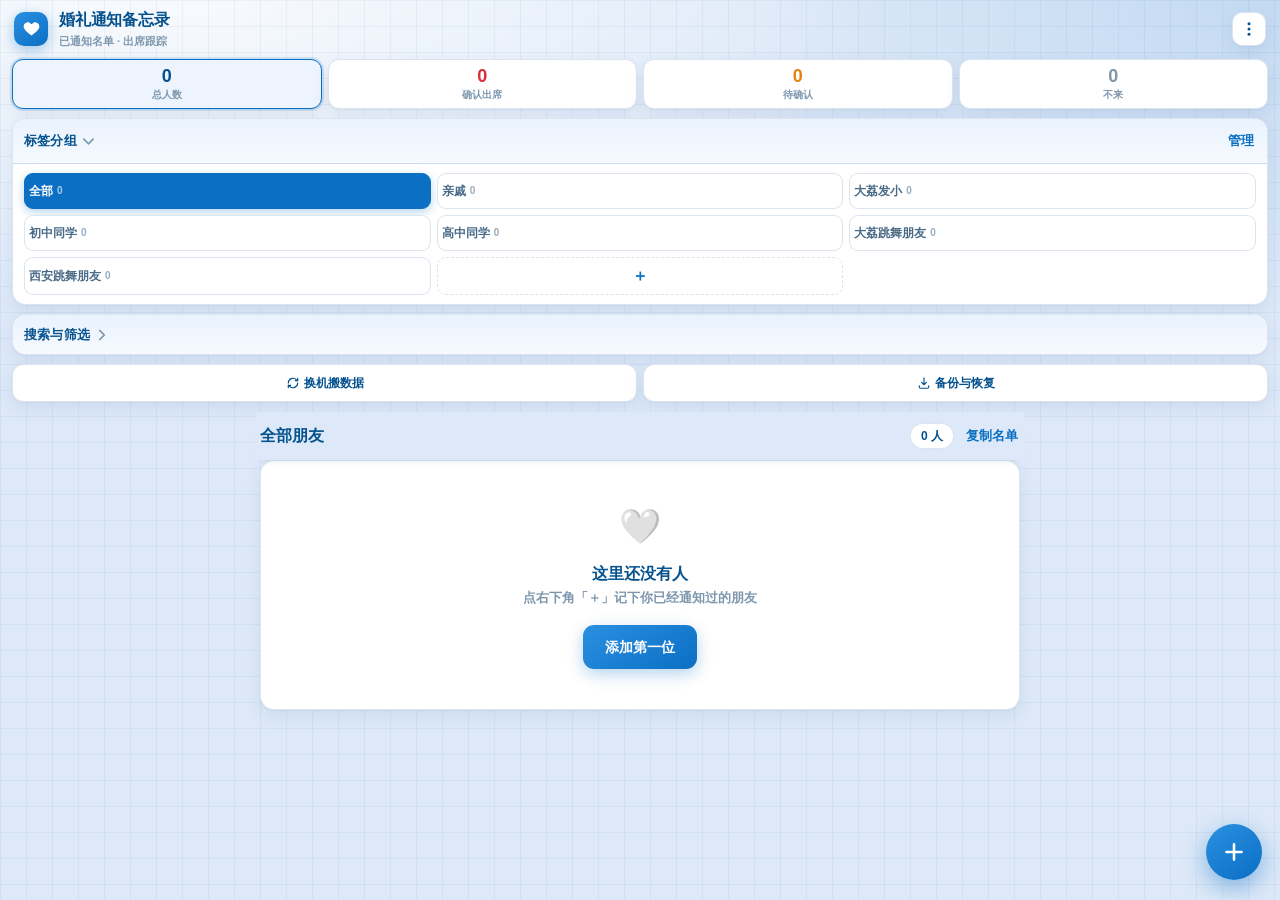
==== index.html @ 1d4a09ef "婚礼通知备忘录 v4.0：iPhone PWA，本地存储 + 同步码换机 + 离线可用" ====
<!DOCTYPE html>
<html lang="zh-CN">
<head>
<meta charset="UTF-8">
<meta name="viewport" content="width=device-width,initial-scale=1,viewport-fit=cover,maximum-scale=1,user-scalable=no">
<title>婚礼通知备忘录</title>
<meta name="theme-color" content="#0b6fc4">
<meta name="apple-mobile-web-app-capable" content="yes">
<meta name="apple-mobile-web-app-status-bar-style" content="default">
<meta name="apple-mobile-web-app-title" content="婚礼备忘">
<link rel="manifest" href="manifest.webmanifest">
<link rel="apple-touch-icon" sizes="180x180" href="icon-180.png">
<link rel="apple-touch-icon-precomposed" sizes="180x180" href="icon-180.png">
<link rel="icon" href="icon-180.png">
<link rel="stylesheet" href="styles.css">
</head>
<body>

<div class="app">

  <!-- ============ 侧栏 / 顶部区 ============ -->
  <aside class="side">
    <header class="brand">
      <div class="brand-logo" aria-hidden="true">
        <svg viewBox="0 0 24 24" fill="#fff"><path d="M12 20.7s-7.6-4.9-9.4-9C1.2 8.2 3 4.9 6.3 4.3c2-.4 3.9.5 4.9 2.1h1.6c1-1.6 2.9-2.5 4.9-2.1 3.3.6 5.1 3.9 3.7 7.4-1.8 4.1-9.4 9-9.4 9z"/></svg>
      </div>
      <div class="brand-text">
        <h1>婚礼通知备忘录</h1>
        <p id="brandSub">已通知名单 · 出席跟踪</p>
      </div>
      <button class="icon-btn" id="btnMenu" title="更多" aria-label="更多">
        <svg viewBox="0 0 24 24"><circle cx="12" cy="5" r="2"/><circle cx="12" cy="12" r="2"/><circle cx="12" cy="19" r="2"/></svg>
      </button>
    </header>

    <!-- 统计 -->
    <section class="stats" id="stats">
      <button class="stat" data-status="all"><b id="sAll">0</b><span>总人数</span></button>
      <button class="stat s-confirmed" data-status="confirmed"><b id="sConfirmed">0</b><span>确认出席</span></button>
      <button class="stat s-pending" data-status="pending"><b id="sPending">0</b><span>待确认</span></button>
      <button class="stat s-declined" data-status="declined"><b id="sDeclined">0</b><span>不来</span></button>
    </section>

    <!-- 标签 -->
    <section class="panel" id="panelTags" data-panel="tags">
      <div class="panel-head">
        <h2 class="panel-toggle">标签分组<svg class="chev" viewBox="0 0 12 8"><path d="M1 2 6 7 11 2" fill="none" stroke="currentColor" stroke-width="1.8" stroke-linecap="round"/></svg></h2>
        <button class="link-btn" id="btnManageTags">管理</button>
      </div>
      <div class="panel-body">
        <div class="tag-grid" id="tagGrid"></div>
      </div>
    </section>

    <!-- 搜索 + 状态筛选 -->
    <section class="panel" id="panelFilter" data-panel="filter">
      <div class="panel-head">
        <h2 class="panel-toggle">搜索与筛选<svg class="chev" viewBox="0 0 12 8"><path d="M1 2 6 7 11 2" fill="none" stroke="currentColor" stroke-width="1.8" stroke-linecap="round"/></svg></h2>
        <span class="filter-tip" id="filterTip" hidden>已启用</span>
      </div>
      <div class="panel-body">
        <div class="search-wrap">
          <svg class="search-ico" viewBox="0 0 24 24"><circle cx="11" cy="11" r="7" fill="none" stroke="currentColor" stroke-width="2"/><path d="M16.5 16.5 21 21" stroke="currentColor" stroke-width="2" fill="none" stroke-linecap="round"/></svg>
          <input id="search" type="search" placeholder="搜姓名 / 标签 / 备注" autocomplete="off">
          <button class="clear-btn" id="btnClearSearch" hidden aria-label="清除">×</button>
        </div>
        <div class="seg" id="statusSeg">
          <button data-status="all" class="on">全部</button>
          <button data-status="notified">已通知</button>
          <button data-status="confirmed">确认出席</button>
          <button data-status="pending">待确认</button>
          <button data-status="declined">不来</button>
        </div>
        <div class="sort-row">
          <label for="sortSel">排序</label>
          <select id="sortSel">
            <option value="date-desc">通知日期 · 新→旧</option>
            <option value="date-asc">通知日期 · 旧→新</option>
            <option value="name">姓名拼音</option>
            <option value="status">按状态</option>
          </select>
          <label class="switch"><input type="checkbox" id="groupToggle"><span>按标签分组</span></label>
        </div>
      </div>
    </section>

    <div class="side-foot">
      <button class="ghost-btn" id="btnSync">
        <svg viewBox="0 0 24 24"><path d="M4 12a8 8 0 0 1 13.7-5.7L20 8M20 12a8 8 0 0 1-13.7 5.7L4 16" fill="none" stroke="currentColor" stroke-width="2" stroke-linecap="round"/><path d="M20 4v4h-4M4 20v-4h4" fill="none" stroke="currentColor" stroke-width="2" stroke-linecap="round" stroke-linejoin="round"/></svg>
        换机搬数据
      </button>
      <button class="ghost-btn" id="btnBackup">
        <svg viewBox="0 0 24 24"><path d="M12 3v12m0 0 4-4m-4 4-4-4M4 17v2a2 2 0 0 0 2 2h12a2 2 0 0 0 2-2v-2" fill="none" stroke="currentColor" stroke-width="2" stroke-linecap="round" stroke-linejoin="round"/></svg>
        备份与恢复
      </button>
    </div>
  </aside>

  <!-- ============ 主内容 ============ -->
  <main class="main">
    <div class="main-inner">
      <div class="list-head">
        <h2 id="listTitle">全部朋友</h2>
        <div class="list-head-right">
          <span class="count-chip" id="listCount">0 人</span>
          <button class="link-btn" id="btnCopyList">复制名单</button>
        </div>
      </div>
      <div id="list" class="list"></div>
      <div id="empty" class="empty card" hidden>
        <div class="empty-ico">🤍</div>
        <p class="empty-title">这里还没有人</p>
        <p class="empty-sub">点右下角「＋」记下你已经通知过的朋友</p>
        <button class="primary-btn" id="btnEmptyAdd">添加第一位</button>
      </div>
    </div>
  </main>

  <button class="fab" id="btnAdd" aria-label="新增">
    <svg viewBox="0 0 24 24"><path d="M12 5v14M5 12h14" stroke="#fff" stroke-width="2.4" stroke-linecap="round"/></svg>
  </button>
</div>

<!-- ============ 表单弹层 ============ -->
<div class="sheet-mask" id="formMask" hidden>
  <div class="sheet" role="dialog" aria-modal="true">
    <div class="sheet-head">
      <button class="link-btn" id="btnFormCancel">取消</button>
      <h3 id="formTitle">新增朋友</h3>
      <button class="link-btn strong" id="btnFormSave">保存</button>
    </div>
    <div class="sheet-body">
      <label class="field batch-field">
        <span class="switch"><input type="checkbox" id="batchMode"><span>批量录入（换行 / 空格 / 逗号 / 顿号 分隔）</span></span>
      </label>

      <label class="field">
        <span class="label">姓名 <i>*</i></span>
        <input id="fName" type="text" placeholder="例：张伟" autocomplete="off">
        <textarea id="fNames" rows="5" placeholder="张三 李四 王五&#10;赵六、孙七" hidden></textarea>
        <span class="hint" id="batchHint" hidden>将生成 0 条记录</span>
      </label>

      <div class="field">
        <span class="label">标签</span>
        <div class="chip-pick" id="fTagPick"></div>
      </div>

      <div class="field-row">
        <label class="field">
          <span class="label">出席状态</span>
          <select id="fStatus">
            <option value="notified">已通知</option>
            <option value="confirmed">确认出席</option>
            <option value="pending">待确认</option>
            <option value="declined">不来</option>
          </select>
        </label>
        <label class="field">
          <span class="label">通知日期</span>
          <input id="fDate" type="date">
        </label>
      </div>

      <label class="field">
        <span class="label">备注</span>
        <input id="fNote" type="text" placeholder="随礼 / 桌位 / 是否带家属" autocomplete="off">
      </label>

      <button class="danger-btn" id="btnDelete" hidden>删除这条记录</button>
    </div>
  </div>
</div>

<!-- ============ 通用弹层 ============ -->
<div class="sheet-mask" id="modalMask" hidden>
  <div class="sheet" role="dialog" aria-modal="true">
    <div class="sheet-head">
      <button class="link-btn" id="btnModalClose">关闭</button>
      <h3 id="modalTitle">标题</h3>
      <span style="width:44px"></span>
    </div>
    <div class="sheet-body" id="modalBody"></div>
  </div>
</div>

<div id="toast" class="toast" hidden><span id="toastText"></span><button id="toastAction" hidden></button></div>

<script src="app.js"></script>
</body>
</html>
---- styles.css ----
/* ===================== 婚礼通知备忘录 v3 · 浅色天蓝 ===================== */
:root{
  --blue:#0b6fc4;
  --blue-deep:#05528f;
  --blue-soft:#dde9f8;
  --blue-soft-2:#eef4fd;
  --bg:#dde9f8;
  --card:#ffffff;
  --line:rgba(8,70,140,.14);
  --line-strong:rgba(8,70,140,.22);
  --shadow:0 1px 2px rgba(8,70,140,.06),0 6px 18px rgba(8,70,140,.08);
  --shadow-lg:0 10px 40px rgba(8,70,140,.18);
  --text:#12324f;
  --text-2:#4a6b87;
  --text-3:#7d97ae;
  --notified:#0b6fc4;
  --confirmed:#d6303a;
  --pending:#e8820c;
  --declined:#8296a6;
  --radius:14px;
  --sb: env(safe-area-inset-bottom, 0px);
  --st: env(safe-area-inset-top, 0px);
}
*{box-sizing:border-box;-webkit-tap-highlight-color:transparent}
[hidden]{display:none !important}
html,body{margin:0;padding:0;height:100%}
body{
  font-family:-apple-system,BlinkMacSystemFont,"PingFang SC","Helvetica Neue","Microsoft YaHei",sans-serif;
  color:var(--text);
  background:var(--bg);
  background-image:
    radial-gradient(1200px 620px at 12% -8%, rgba(255,255,255,.95), transparent 62%),
    radial-gradient(900px 500px at 100% 0%, rgba(11,111,196,.12), transparent 60%),
    linear-gradient(transparent 0 0);
  background-attachment:fixed;
  font-size:15px;line-height:1.5;
  overflow-x:hidden;
  -webkit-text-size-adjust:100%;
}
body::before{
  content:"";position:fixed;inset:0;pointer-events:none;z-index:0;
  background-image:linear-gradient(rgba(8,70,140,.05) 1px,transparent 1px),linear-gradient(90deg,rgba(8,70,140,.05) 1px,transparent 1px);
  background-size:26px 26px;
}
button,input,select,textarea{font:inherit;color:inherit}
button{cursor:pointer;border:none;background:none}
h1,h2,h3{margin:0;font-weight:700}

/* ===================== 布局 ===================== */
.app{position:relative;z-index:1;display:flex;min-height:100%}
.side{
  width:380px;flex:0 0 380px;padding:calc(14px + var(--st)) 16px 16px;
  display:flex;flex-direction:column;gap:14px;
  max-height:100vh;overflow-y:auto;position:sticky;top:0;
}
.main{flex:1;min-width:0;padding:calc(14px + var(--st)) 16px calc(96px + var(--sb));}
.main-inner{max-width:760px;margin:0 auto}

/* ===================== 品牌 ===================== */
.brand{display:flex;align-items:center;gap:11px;padding:2px 2px 0}
.brand-logo{
  width:40px;height:40px;border-radius:12px;flex:0 0 40px;
  background:linear-gradient(145deg,#2a90e0,#0b6fc4);
  display:flex;align-items:center;justify-content:center;
  box-shadow:0 4px 14px rgba(11,111,196,.35);
}
.brand-logo svg{width:23px;height:23px}
.brand-text{flex:1;min-width:0}
.brand-text h1{font-size:18px;letter-spacing:-.2px;color:var(--blue-deep)}
.brand-text p{margin:1px 0 0;font-size:12px;color:var(--text-3);font-weight:600}
.icon-btn{width:34px;height:34px;border-radius:10px;display:flex;align-items:center;justify-content:center;color:var(--blue-deep);background:#fff;border:1px solid var(--line);box-shadow:var(--shadow)}
.icon-btn svg{width:18px;height:18px;fill:currentColor}
.icon-btn:active{background:var(--blue-soft-2)}

/* ===================== 统计 ===================== */
.stats{display:grid;grid-template-columns:repeat(4,1fr);gap:8px}
.stat{
  background:#fff;border:1px solid var(--line);border-radius:var(--radius);
  padding:11px 6px 9px;text-align:center;box-shadow:var(--shadow);
  transition:transform .12s,border-color .12s,background .12s;
}
.stat b{display:block;font-size:21px;font-weight:700;line-height:1.1;color:var(--blue-deep);font-variant-numeric:tabular-nums}
.stat span{display:block;margin-top:3px;font-size:11px;font-weight:600;color:var(--text-3);white-space:nowrap}
.stat:active{transform:scale(.96)}
.stat.on{border-color:var(--blue);background:var(--blue-soft-2);box-shadow:0 0 0 2px rgba(11,111,196,.14),var(--shadow)}
.stat.s-confirmed b{color:var(--confirmed)}
.stat.s-pending b{color:var(--pending)}
.stat.s-declined b{color:var(--declined)}
.stat.s-confirmed.on{border-color:var(--confirmed);box-shadow:0 0 0 2px rgba(214,48,58,.14),var(--shadow);background:#fff1f1}
.stat.s-pending.on{border-color:var(--pending);box-shadow:0 0 0 2px rgba(232,130,12,.14),var(--shadow);background:#fff6ea}
.stat.s-declined.on{border-color:var(--declined);box-shadow:0 0 0 2px rgba(130,150,166,.16),var(--shadow);background:#f3f6f8}

/* ===================== 面板卡片 ===================== */
.panel{background:#fff;border:1px solid var(--line);border-radius:var(--radius);box-shadow:var(--shadow);overflow:hidden}
.panel-head{
  display:flex;align-items:center;justify-content:space-between;
  padding:10px 13px;background:linear-gradient(180deg,#eaf2fd,#f6faff);
  border-bottom:1px solid var(--line);
}
.panel-head h2{font-size:13px;font-weight:700;color:var(--blue-deep);letter-spacing:.2px;display:flex;align-items:center;gap:6px}
.panel-toggle{cursor:pointer;user-select:none;flex:1;padding:2px 0}
.chev{width:11px;height:8px;color:var(--text-3);transition:transform .18s}
.panel.collapsed .chev{transform:rotate(-90deg)}
.panel.collapsed .panel-body{display:none}
.panel.collapsed .panel-head{border-bottom:none}
.filter-tip{font-size:11px;font-weight:700;color:#fff;background:var(--blue);border-radius:999px;padding:2px 8px}
.panel-body{padding:12px 13px}
.link-btn{font-size:13px;font-weight:600;color:var(--blue);padding:4px 2px}
.link-btn.strong{font-weight:700}
.link-btn:active{opacity:.6}

/* ===================== 标签网格 ===================== */
.tag-grid{display:grid;grid-template-columns:repeat(3,1fr);gap:7px}
.tag{
  border:1px solid var(--line);border-radius:10px;background:#fff;
  padding:9px 4px;font-size:12.5px;font-weight:600;color:var(--text-2);
  display:flex;flex-direction:column;align-items:center;gap:2px;
  overflow:hidden;text-overflow:ellipsis;white-space:nowrap;
  transition:all .12s;
}
.tag i{font-style:normal;font-size:10.5px;font-weight:700;color:var(--text-3);font-variant-numeric:tabular-nums}
.tag:active{transform:scale(.96)}
.tag.on{background:var(--blue);border-color:var(--blue);color:#fff;box-shadow:0 3px 10px rgba(11,111,196,.3)}
.tag.on i{color:rgba(255,255,255,.8)}
.tag.add{border-style:dashed;color:var(--blue);font-size:16px;font-weight:700;justify-content:center}

/* ===================== 搜索 / 筛选 ===================== */
.search-wrap{position:relative;display:flex;align-items:center}
.search-ico{position:absolute;left:11px;width:16px;height:16px;color:var(--text-3);pointer-events:none}
#search{
  width:100%;height:40px;border-radius:10px;border:1px solid var(--line);
  background:var(--blue-soft-2);padding:0 34px 0 34px;font-size:14px;font-weight:500;
  outline:none;transition:border-color .12s,background .12s;-webkit-appearance:none;
}
#search:focus{border-color:var(--blue);background:#fff;box-shadow:0 0 0 3px rgba(11,111,196,.12)}
#search::-webkit-search-cancel-button{display:none}
.clear-btn{position:absolute;right:6px;width:26px;height:26px;border-radius:50%;color:var(--text-3);font-size:18px;line-height:1}
.seg{display:flex;gap:5px;margin-top:10px;overflow-x:auto;scrollbar-width:none;padding-bottom:2px}
.seg::-webkit-scrollbar{display:none}
.seg button{
  flex:0 0 auto;padding:6px 11px;border-radius:999px;font-size:12.5px;font-weight:600;
  border:1px solid var(--line);background:#fff;color:var(--text-2);white-space:nowrap;
}
.seg button.on{background:var(--blue-deep);border-color:var(--blue-deep);color:#fff}
.sort-row{display:flex;align-items:center;gap:9px;margin-top:11px;flex-wrap:wrap}
.sort-row>label[for]{font-size:12px;font-weight:700;color:var(--text-3)}
#sortSel{
  flex:1;min-width:140px;height:34px;border-radius:9px;border:1px solid var(--line);
  background:#fff;padding:0 8px;font-size:12.5px;font-weight:600;color:var(--text-2);
}
.switch{display:inline-flex;align-items:center;gap:6px;font-size:12.5px;font-weight:600;color:var(--text-2);cursor:pointer}
.switch input{width:17px;height:17px;accent-color:var(--blue);margin:0}

/* ===================== 侧栏底部按钮 ===================== */
.side-foot{display:grid;grid-template-columns:1fr 1fr;gap:8px;padding-bottom:8px}
.ghost-btn{
  display:flex;align-items:center;justify-content:center;gap:6px;
  height:42px;border-radius:11px;background:#fff;border:1px solid var(--line);
  font-size:13px;font-weight:700;color:var(--blue-deep);box-shadow:var(--shadow);
}
.ghost-btn svg{width:16px;height:16px}
.ghost-btn:active{background:var(--blue-soft-2)}

/* ===================== 列表 ===================== */
.list-head{
  display:flex;align-items:center;justify-content:space-between;gap:8px;
  position:sticky;top:0;z-index:25;padding:10px 4px;margin:0 -4px;
  background:var(--bg);box-shadow:0 6px 10px -8px rgba(8,70,140,.25);
}
.add-btn{
  flex:0 0 auto;height:34px;padding:0 14px;border-radius:999px;
  background:linear-gradient(145deg,#2a90e0,#0b6fc4);color:#fff;
  font-size:13px;font-weight:700;white-space:nowrap;
  box-shadow:0 3px 10px rgba(11,111,196,.32);
}
.add-btn:active{transform:scale(.95)}
.list-head h2{font-size:16px;color:var(--blue-deep);white-space:nowrap;overflow:hidden;text-overflow:ellipsis}
.list-head-right{display:flex;align-items:center;gap:10px;flex:0 0 auto}
.count-chip{font-size:12px;font-weight:700;color:var(--blue-deep);background:#fff;border:1px solid var(--line);border-radius:999px;padding:3px 10px}
.list{display:flex;flex-direction:column;gap:7px}
.group-label{
  font-size:12px;font-weight:700;color:var(--blue-deep);
  padding:12px 4px 4px;display:flex;align-items:center;gap:7px;
}
.group-label::after{content:"";flex:1;height:1px;background:var(--line)}

.row{
  display:flex;align-items:center;gap:10px;
  background:#fff;border:1px solid var(--line);border-radius:12px;
  padding:10px 11px;box-shadow:var(--shadow);cursor:pointer;
  transition:border-color .12s,transform .08s;
}
.row:active{transform:scale(.995);border-color:var(--line-strong)}
.row-main{flex:1;min-width:0}
.row-name{font-size:15px;font-weight:700;letter-spacing:-.1px;display:flex;align-items:center;gap:6px}
.row-meta{margin-top:2px;font-size:11.5px;color:var(--text-3);font-weight:600;display:flex;gap:7px;flex-wrap:wrap}
.row-meta .mtag{color:var(--blue);background:var(--blue-soft-2);border-radius:5px;padding:1px 6px}
.row-meta .mnote{color:var(--text-2);overflow:hidden;text-overflow:ellipsis;white-space:nowrap;max-width:200px}
.badge{
  flex:0 0 auto;min-width:68px;text-align:center;border-radius:999px;
  padding:6px 9px;font-size:12px;font-weight:700;border:1px solid transparent;
  transition:transform .1s;
}
.badge:active{transform:scale(.92)}
.b-notified{background:rgba(11,111,196,.1);color:var(--notified);border-color:rgba(11,111,196,.25)}
.b-confirmed{background:rgba(214,48,58,.1);color:var(--confirmed);border-color:rgba(214,48,58,.25)}
.b-pending{background:rgba(232,130,12,.12);color:var(--pending);border-color:rgba(232,130,12,.28)}
.b-declined{background:rgba(130,150,166,.14);color:var(--declined);border-color:rgba(130,150,166,.3)}

.card{background:#fff;border:1px solid var(--line);border-radius:var(--radius);box-shadow:var(--shadow)}
.empty{padding:40px 22px;text-align:center}
.empty-ico{font-size:34px}
.empty-title{margin:10px 0 2px;font-size:16px;font-weight:700;color:var(--blue-deep)}
.empty-sub{margin:0 0 18px;font-size:13px;color:var(--text-3);font-weight:600}


/* ===================== 弹层 ===================== */
.sheet-mask{
  position:fixed;inset:0;z-index:50;background:rgba(10,45,80,.38);
  display:flex;align-items:center;justify-content:center;padding:20px;
  backdrop-filter:saturate(1.4) blur(3px);animation:fade .16s ease;
}
@keyframes fade{from{opacity:0}to{opacity:1}}
.sheet{
  background:#fff;border-radius:18px;width:100%;max-width:520px;
  max-height:88vh;display:flex;flex-direction:column;box-shadow:var(--shadow-lg);
  animation:pop .18s cubic-bezier(.2,.9,.3,1.2);overflow:hidden;
}
@keyframes pop{from{opacity:0;transform:translateY(14px) scale(.97)}to{opacity:1;transform:none}}
.sheet-head{
  display:flex;align-items:center;justify-content:space-between;gap:10px;
  padding:12px 14px;border-bottom:1px solid var(--line);
  background:linear-gradient(180deg,#eaf2fd,#f6faff);
}
.sheet-head h3{font-size:15px;color:var(--blue-deep)}
.sheet-body{padding:16px 16px calc(24px + var(--sb));overflow-y:auto}

.field{display:block;margin-bottom:14px}
.field .label{display:block;font-size:12px;font-weight:700;color:var(--text-3);margin-bottom:6px}
.field .label i{color:var(--confirmed);font-style:normal}
.field input[type=text],.field input[type=date],.field select,.field textarea{
  width:100%;max-width:100%;border:1px solid var(--line);border-radius:10px;
  background:var(--blue-soft-2);padding:10px 11px;font-size:15px;font-weight:500;
  outline:none;-webkit-appearance:none;appearance:none;
}
.field input[type=date]{min-width:0;height:42px}
.field select{
  height:42px;background-image:url("data:image/svg+xml,%3Csvg xmlns='http://www.w3.org/2000/svg' viewBox='0 0 12 8'%3E%3Cpath d='M1 1.5 6 6.5 11 1.5' stroke='%234a6b87' stroke-width='1.8' fill='none' stroke-linecap='round'/%3E%3C/svg%3E");
  background-repeat:no-repeat;background-position:right 11px center;background-size:11px;padding-right:30px;
}
.field input:focus,.field select:focus,.field textarea:focus{border-color:var(--blue);background:#fff;box-shadow:0 0 0 3px rgba(11,111,196,.12)}
.field textarea{resize:vertical;line-height:1.7}
.field .hint{display:block;margin-top:6px;font-size:12px;font-weight:700;color:var(--blue)}
.field-row{display:grid;grid-template-columns:1fr 1fr;gap:10px}
.batch-field{background:var(--blue-soft-2);border:1px solid var(--line);border-radius:10px;padding:10px 11px}
.chip-pick{display:flex;flex-wrap:wrap;gap:7px}
.chip-pick button{
  padding:7px 12px;border-radius:999px;border:1px solid var(--line);
  background:#fff;font-size:13px;font-weight:600;color:var(--text-2);
}
.chip-pick button.on{background:var(--blue);border-color:var(--blue);color:#fff}
.danger-btn{
  width:100%;height:44px;border-radius:11px;margin-top:4px;
  background:#fff1f1;border:1px solid rgba(214,48,58,.3);color:var(--confirmed);
  font-size:14px;font-weight:700;
}
.primary-btn{
  height:44px;padding:0 22px;border-radius:11px;
  background:linear-gradient(145deg,#2a90e0,#0b6fc4);color:#fff;
  font-size:14px;font-weight:700;box-shadow:0 5px 16px rgba(11,111,196,.3);
}
.primary-btn.block{width:100%;display:block}
.sec-btn{
  height:44px;padding:0 18px;border-radius:11px;background:#fff;
  border:1px solid var(--line);color:var(--blue-deep);font-size:14px;font-weight:700;
}
.sec-btn.block{width:100%;display:block}

/* 弹层内通用小块 */
.mod-sec{margin-bottom:18px}
.mod-sec:last-child{margin-bottom:0}
.mod-sec h4{margin:0 0 4px;font-size:14px;font-weight:700;color:var(--blue-deep)}
.mod-sec p{margin:0 0 10px;font-size:12.5px;line-height:1.65;color:var(--text-2);font-weight:500}
.mod-sec .btns{display:grid;gap:8px}
.mod-sec .btns.two{grid-template-columns:1fr 1fr}
.code-box{
  width:100%;height:128px;border:1px solid var(--line);border-radius:10px;
  background:var(--blue-soft-2);padding:10px;font-size:11px;line-height:1.5;
  font-family:ui-monospace,SFMono-Regular,Menlo,monospace;word-break:break-all;resize:none;
}
.tiplist{margin:0;padding-left:18px;font-size:12.5px;color:var(--text-2);line-height:1.8;font-weight:500}
.tagrow{display:flex;align-items:center;gap:8px;padding:9px 0;border-bottom:1px solid var(--line)}
.tagrow:last-child{border-bottom:none}
.tagrow span{flex:1;font-size:14px;font-weight:600}
.tagrow em{font-style:normal;font-size:11.5px;font-weight:700;color:var(--text-3)}
.tagrow button{font-size:12px;font-weight:700;color:var(--confirmed);padding:4px 8px;border-radius:7px;background:#fff1f1}
.tagrow button[disabled]{color:var(--text-3);background:#f1f4f7}

/* ===================== Toast ===================== */
.toast{
  position:fixed;left:50%;bottom:calc(26px + var(--sb));transform:translateX(-50%);
  z-index:90;background:#113a5e;color:#fff;
  border-radius:12px;padding:11px 15px;font-size:13.5px;font-weight:600;
  box-shadow:0 10px 30px rgba(8,45,85,.35);display:flex;align-items:center;gap:14px;
  max-width:88vw;animation:toastIn .2s ease;
}
@keyframes toastIn{from{opacity:0;transform:translate(-50%,10px)}to{opacity:1;transform:translate(-50%,0)}}
.toast button{color:#8fd0ff;font-weight:700;font-size:13.5px;white-space:nowrap}

/* ===================== 手机端 ===================== */
  .app{flex-direction:column}
.side{
  width:100%;flex:none;max-height:none;position:static;overflow:visible;
  padding:calc(8px + var(--st)) 12px 0;gap:9px;
}
.main{padding:10px 12px calc(96px + var(--sb))}
.brand{padding-top:0}
.brand-logo{width:34px;height:34px;flex:0 0 34px;border-radius:10px}
.brand-logo svg{width:19px;height:19px}
.brand-text h1{font-size:16px}
.brand-text p{font-size:11px}
.stats{gap:6px}
.stat{padding:7px 3px 6px;border-radius:11px}
.stat b{font-size:18px}
.stat span{font-size:10px;margin-top:1px}
.panel-head{padding:8px 11px}
.panel-body{padding:9px 11px}
.tag-grid{gap:6px}
.tag{flex-direction:row;gap:4px;padding:8px 4px;font-size:12px;border-radius:9px}
.tag i{font-size:10px;opacity:.8}
.tag.add{padding:6px 4px}
#search{height:38px}
.seg{margin-top:8px}
.sort-row{margin-top:9px}
.side-foot{padding-bottom:0;gap:6px}
    .ghost-btn{height:38px;font-size:12px;gap:4px}
.ghost-btn svg{width:14px;height:14px}

.sheet-mask{padding:0;align-items:flex-end}
.sheet{max-width:none;border-radius:20px 20px 0 0;max-height:92vh;animation:slideUp .22s cubic-bezier(.2,.9,.3,1)}
@keyframes slideUp{from{transform:translateY(100%)}to{transform:none}}
.row-meta .mnote{max-width:140px}

/* ===================== 悬浮新增（GitHub Pages 无平台悬浮件遮挡） ===================== */
.fab{
  position:fixed;right:18px;bottom:calc(20px + var(--sb));
  width:56px;height:56px;border-radius:50%;z-index:30;
  background:linear-gradient(145deg,#2a90e0,#0b6fc4);
  box-shadow:0 8px 24px rgba(11,111,196,.45);
  display:flex;align-items:center;justify-content:center;
}
.fab svg{width:26px;height:26px}
.fab:active{transform:scale(.93)}
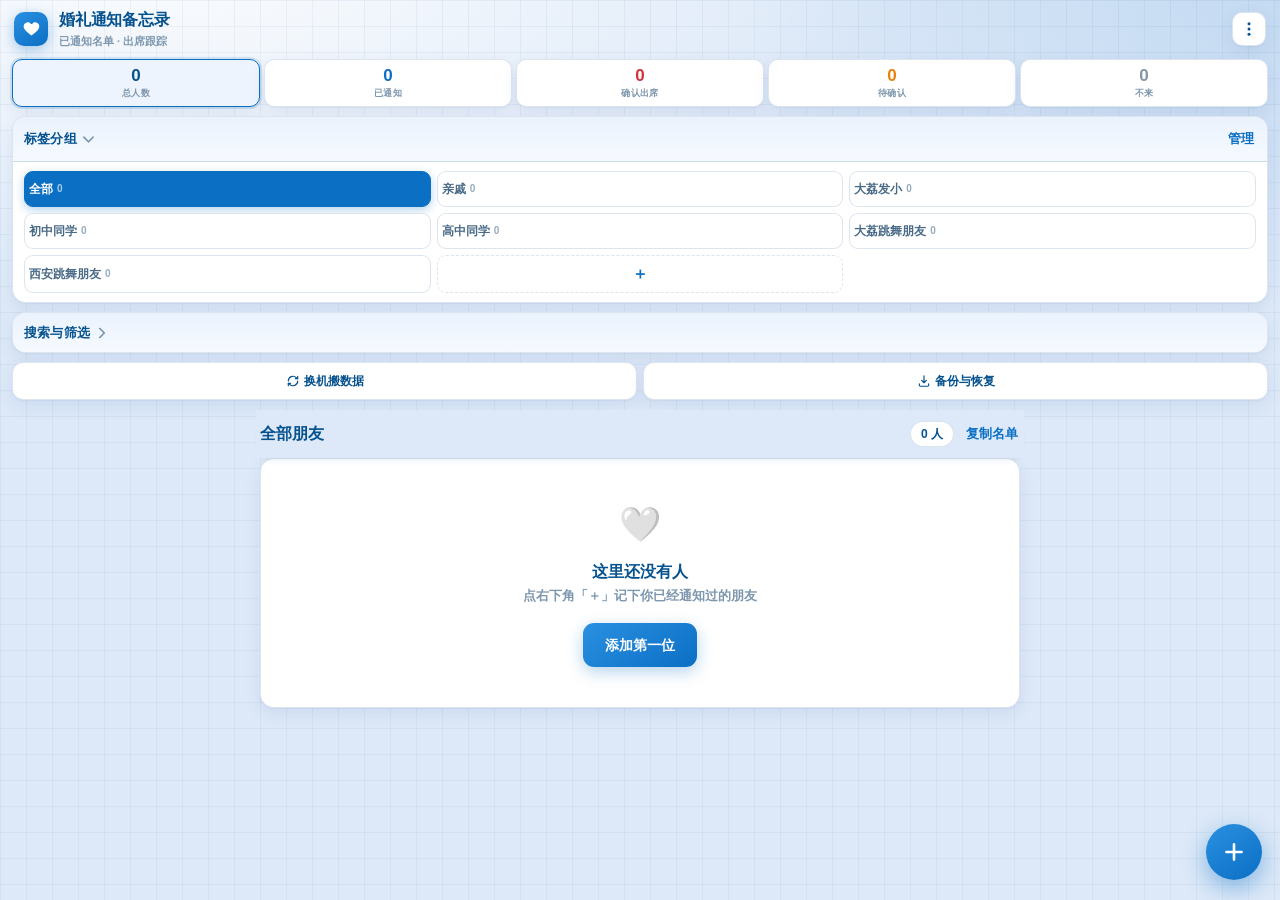
==== commit 9c2c653e: "v4.1：快速标签加「已通知」；明细按日期新→旧 + 同日期 已通知/待确认/不来/确认出席；标签顺序可自定义；修复弹层事件监听叠加" ====
--- a/index.html
+++ b/index.html
@@ -36,6 +36,7 @@
     <!-- 统计 -->
     <section class="stats" id="stats">
       <button class="stat" data-status="all"><b id="sAll">0</b><span>总人数</span></button>
+      <button class="stat s-notified" data-status="notified"><b id="sNotified">0</b><span>已通知</span></button>
       <button class="stat s-confirmed" data-status="confirmed"><b id="sConfirmed">0</b><span>确认出席</span></button>
       <button class="stat s-pending" data-status="pending"><b id="sPending">0</b><span>待确认</span></button>
       <button class="stat s-declined" data-status="declined"><b id="sDeclined">0</b><span>不来</span></button>
--- a/styles.css
+++ b/styles.css
@@ -73,7 +73,7 @@
 .icon-btn:active{background:var(--blue-soft-2)}
 
 /* ===================== 统计 ===================== */
-.stats{display:grid;grid-template-columns:repeat(4,1fr);gap:8px}
+.stats{display:grid;grid-template-columns:repeat(5,1fr);gap:6px}
 .stat{
   background:#fff;border:1px solid var(--line);border-radius:var(--radius);
   padding:11px 6px 9px;text-align:center;box-shadow:var(--shadow);
@@ -83,9 +83,11 @@
 .stat span{display:block;margin-top:3px;font-size:11px;font-weight:600;color:var(--text-3);white-space:nowrap}
 .stat:active{transform:scale(.96)}
 .stat.on{border-color:var(--blue);background:var(--blue-soft-2);box-shadow:0 0 0 2px rgba(11,111,196,.14),var(--shadow)}
+.stat.s-notified b{color:var(--notified)}
 .stat.s-confirmed b{color:var(--confirmed)}
 .stat.s-pending b{color:var(--pending)}
 .stat.s-declined b{color:var(--declined)}
+.stat.s-notified.on{border-color:var(--notified);box-shadow:0 0 0 2px rgba(11,111,196,.14),var(--shadow);background:var(--blue-soft-2)}
 .stat.s-confirmed.on{border-color:var(--confirmed);box-shadow:0 0 0 2px rgba(214,48,58,.14),var(--shadow);background:#fff1f1}
 .stat.s-pending.on{border-color:var(--pending);box-shadow:0 0 0 2px rgba(232,130,12,.14),var(--shadow);background:#fff6ea}
 .stat.s-declined.on{border-color:var(--declined);box-shadow:0 0 0 2px rgba(130,150,166,.16),var(--shadow);background:#f3f6f8}
@@ -289,12 +291,25 @@
   font-family:ui-monospace,SFMono-Regular,Menlo,monospace;word-break:break-all;resize:none;
 }
 .tiplist{margin:0;padding-left:18px;font-size:12.5px;color:var(--text-2);line-height:1.8;font-weight:500}
-.tagrow{display:flex;align-items:center;gap:8px;padding:9px 0;border-bottom:1px solid var(--line)}
+.tagrow{display:flex;align-items:center;gap:6px;padding:8px 0;border-bottom:1px solid var(--line)}
 .tagrow:last-child{border-bottom:none}
-.tagrow span{flex:1;font-size:14px;font-weight:600}
-.tagrow em{font-style:normal;font-size:11.5px;font-weight:700;color:var(--text-3)}
-.tagrow button{font-size:12px;font-weight:700;color:var(--confirmed);padding:4px 8px;border-radius:7px;background:#fff1f1}
-.tagrow button[disabled]{color:var(--text-3);background:#f1f4f7}
+.tagrow-idx{
+  flex:0 0 20px;width:20px;height:20px;border-radius:6px;
+  background:var(--blue-soft-2);color:var(--blue-deep);
+  font-size:10.5px;font-weight:700;display:flex;align-items:center;justify-content:center;
+  font-variant-numeric:tabular-nums;
+}
+.tagrow-name{flex:1;min-width:0;font-size:14px;font-weight:600;overflow:hidden;text-overflow:ellipsis;white-space:nowrap}
+.tagrow em{flex:0 0 auto;font-style:normal;font-size:11px;font-weight:700;color:var(--text-3)}
+.tagrow-moves{flex:0 0 auto;display:flex;gap:4px}
+.tagrow .mv{
+  width:30px;height:30px;border-radius:8px;border:1px solid var(--line);
+  background:#fff;color:var(--blue-deep);font-size:14px;font-weight:700;line-height:1;
+}
+.tagrow .mv:active{background:var(--blue-soft-2)}
+.tagrow .mv[disabled]{color:#c3cfdb;background:#f6f9fc}
+.tagrow-del{flex:0 0 auto;font-size:12px;font-weight:700;color:var(--confirmed);padding:5px 8px;border-radius:7px;background:#fff1f1}
+.tagrow-del[disabled]{color:var(--text-3);background:#f1f4f7}
 
 /* ===================== Toast ===================== */
 .toast{
@@ -319,10 +334,10 @@
 .brand-logo svg{width:19px;height:19px}
 .brand-text h1{font-size:16px}
 .brand-text p{font-size:11px}
-.stats{gap:6px}
-.stat{padding:7px 3px 6px;border-radius:11px}
-.stat b{font-size:18px}
-.stat span{font-size:10px;margin-top:1px}
+.stats{gap:4px}
+.stat{padding:7px 2px 6px;border-radius:10px}
+.stat b{font-size:17px}
+.stat span{font-size:9.5px;margin-top:1px;letter-spacing:-.3px;transform:scale(.96)}
 .panel-head{padding:8px 11px}
 .panel-body{padding:9px 11px}
 .tag-grid{gap:6px}
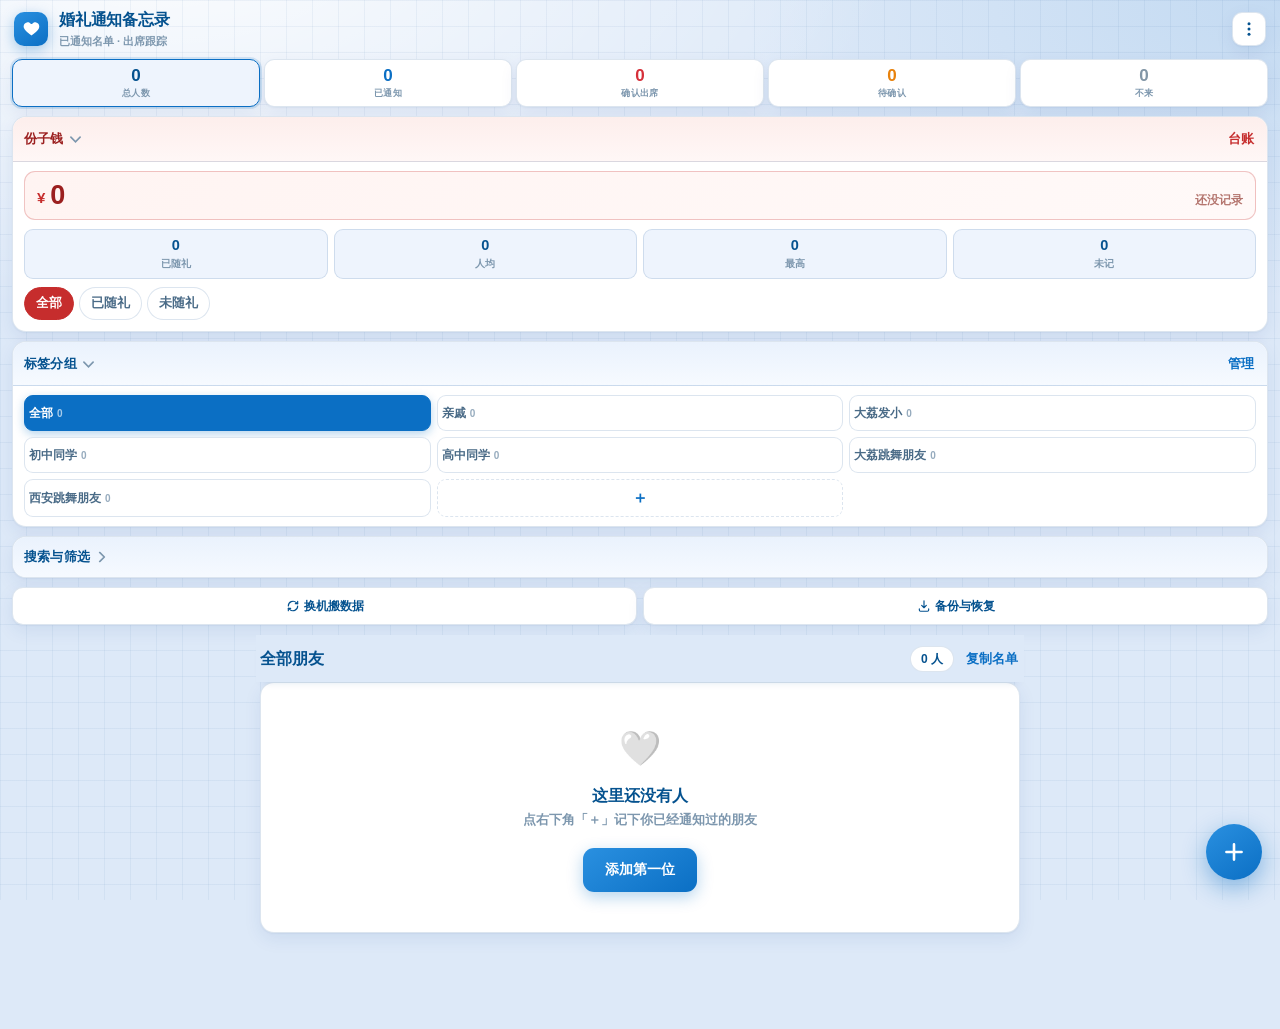
==== commit 971ee7a1: "v4.2：份子钱记录 - 列表每行加「¥」快捷按钮，点开即记，8 档快捷金额 + 手输 - 记完默认自动标记确认出席，可取消勾选 - 支持实物礼（金额留空、方式写清楚），单独标「实物」不计入总额 - " ====
--- a/index.html
+++ b/index.html
@@ -42,6 +42,32 @@
       <button class="stat s-declined" data-status="declined"><b id="sDeclined">0</b><span>不来</span></button>
     </section>
 
+    <!-- 礼金汇总 -->
+    <section class="panel panel-gift" id="panelGift" data-panel="gift">
+      <div class="panel-head">
+        <h2 class="panel-toggle">份子钱<svg class="chev" viewBox="0 0 12 8"><path d="M1 2 6 7 11 2" fill="none" stroke="currentColor" stroke-width="1.8" stroke-linecap="round"/></svg></h2>
+        <button class="link-btn" id="btnLedger">台账</button>
+      </div>
+      <div class="panel-body">
+        <div class="gift-total">
+          <span class="gift-total-cur">¥</span>
+          <b id="gTotal">0</b>
+          <span class="gift-total-sub" id="gTotalSub">还没记录</span>
+        </div>
+        <div class="gift-mini">
+          <div class="gm"><b id="gCount">0</b><span>已随礼</span></div>
+          <div class="gm"><b id="gAvg">0</b><span>人均</span></div>
+          <div class="gm"><b id="gMax">0</b><span>最高</span></div>
+          <div class="gm"><b id="gNone">0</b><span>未记</span></div>
+        </div>
+        <div class="seg gift-seg" id="giftSeg">
+          <button data-gift="all" class="on">全部</button>
+          <button data-gift="has">已随礼</button>
+          <button data-gift="none">未随礼</button>
+        </div>
+      </div>
+    </section>
+
     <!-- 标签 -->
     <section class="panel" id="panelTags" data-panel="tags">
       <div class="panel-head">
@@ -79,6 +105,8 @@
             <option value="date-asc">通知日期 · 旧→新</option>
             <option value="name">姓名拼音</option>
             <option value="status">按状态</option>
+            <option value="gift-desc">份子钱 · 多→少</option>
+            <option value="gift-asc">份子钱 · 少→多</option>
           </select>
           <label class="switch"><input type="checkbox" id="groupToggle"><span>按标签分组</span></label>
         </div>
@@ -163,12 +191,67 @@
         </label>
       </div>
 
+      <div class="field-row gift-field" id="giftField">
+        <label class="field">
+          <span class="label">份子钱（元）</span>
+          <input id="fGift" type="text" inputmode="numeric" pattern="[0-9]*" placeholder="没有就留空" autocomplete="off">
+        </label>
+        <label class="field">
+          <span class="label">收礼方式</span>
+          <input id="fGiftNote" type="text" placeholder="现金 / 微信 / 实物" autocomplete="off">
+        </label>
+      </div>
+
       <label class="field">
         <span class="label">备注</span>
-        <input id="fNote" type="text" placeholder="随礼 / 桌位 / 是否带家属" autocomplete="off">
+        <input id="fNote" type="text" placeholder="桌位 / 是否带家属 / 谁代转的" autocomplete="off">
       </label>
 
       <button class="danger-btn" id="btnDelete" hidden>删除这条记录</button>
+    </div>
+  </div>
+</div>
+
+<!-- ============ 记份子弹层 ============ -->
+<div class="sheet-mask" id="giftMask" hidden>
+  <div class="sheet sheet-gift" role="dialog" aria-modal="true">
+    <div class="sheet-head">
+      <button class="link-btn" id="btnGiftCancel">取消</button>
+      <h3 id="giftTitle">记份子</h3>
+      <button class="link-btn strong" id="btnGiftSave">保存</button>
+    </div>
+    <div class="sheet-body">
+      <div class="gift-who" id="giftWho"></div>
+
+      <div class="money-input">
+        <span class="money-cur">¥</span>
+        <input id="gAmount" type="text" inputmode="numeric" pattern="[0-9]*" placeholder="0" autocomplete="off">
+        <button class="money-clear" id="btnGiftClear" aria-label="清空">×</button>
+      </div>
+
+      <div class="quick-amt" id="quickAmt"></div>
+
+      <label class="field" style="margin-top:14px">
+        <span class="label">收礼方式 / 备注</span>
+        <input id="gWay" type="text" placeholder="现金 / 微信转账 / 实物：四件套" autocomplete="off">
+      </label>
+
+      <div class="field-row">
+        <label class="field">
+          <span class="label">收到日期</span>
+          <input id="gDate" type="date">
+        </label>
+        <label class="field">
+          <span class="label">标签</span>
+          <input id="gTagShow" type="text" readonly>
+        </label>
+      </div>
+
+      <label class="gift-auto" id="giftAutoWrap">
+        <span class="switch"><input type="checkbox" id="gAutoConfirm" checked><span>同时标记为「确认出席」</span></span>
+      </label>
+
+      <button class="danger-btn" id="btnGiftRemove" hidden>清除这条份子钱记录</button>
     </div>
   </div>
 </div>
--- a/styles.css
+++ b/styles.css
@@ -366,3 +366,157 @@
 }
 .fab svg{width:26px;height:26px}
 .fab:active{transform:scale(.93)}
+
+/* ===================== 份子钱 ===================== */
+:root{
+  --money:#c62d2d;
+  --money-deep:#9b1f1f;
+  --money-soft:#fff2f0;
+  --money-line:rgba(198,45,45,.26);
+}
+
+/* 侧栏汇总面板 */
+.panel-gift .panel-head{background:linear-gradient(180deg,#fdeeec,#fff7f6)}
+.panel-gift .panel-head h2{color:var(--money-deep)}
+.panel-gift .link-btn{color:var(--money)}
+.gift-total{
+  display:flex;align-items:baseline;gap:5px;flex-wrap:wrap;
+  padding:9px 12px;border-radius:11px;
+  background:linear-gradient(135deg,#fff4f2,#fff9f8);
+  border:1px solid var(--money-line);
+}
+.gift-total-cur{font-size:15px;font-weight:700;color:var(--money);transform:translateY(-1px)}
+.gift-total b{
+  font-size:27px;font-weight:700;line-height:1.05;color:var(--money-deep);
+  font-variant-numeric:tabular-nums;letter-spacing:-.6px;
+}
+.gift-total-sub{margin-left:auto;font-size:11.5px;font-weight:700;color:#b4756e}
+.gift-mini{display:grid;grid-template-columns:repeat(4,1fr);gap:6px;margin-top:9px}
+.gm{
+  background:var(--blue-soft-2);border:1px solid var(--line);border-radius:9px;
+  padding:7px 3px;text-align:center;
+}
+.gm b{
+  display:block;font-size:14.5px;font-weight:700;color:var(--blue-deep);
+  font-variant-numeric:tabular-nums;line-height:1.15;
+}
+.gm span{display:block;margin-top:2px;font-size:10px;font-weight:700;color:var(--text-3)}
+.gift-seg button.on{background:var(--money);border-color:var(--money);color:#fff}
+
+/* 列表行上的金额按钮 */
+.money{
+  flex:0 0 auto;min-width:46px;text-align:center;border-radius:999px;
+  padding:6px 9px;font-size:12.5px;font-weight:700;
+  border:1.5px dashed rgba(198,45,45,.34);color:#b4756e;background:#fffafa;
+  font-variant-numeric:tabular-nums;transition:transform .1s;
+}
+.money i{font-style:normal;font-size:11px;margin-right:1px;opacity:.9}
+.money:active{transform:scale(.92)}
+/* 已记的做成实心红：和右边「确认出席」的淡底徽章拉开层次，金额才是视觉焦点 */
+.money.on{
+  border:1px solid var(--money-deep);min-width:58px;color:#fff;
+  background:linear-gradient(145deg,#d4423f,#b82424);
+  box-shadow:0 2px 8px rgba(198,45,45,.28);
+}
+.money.on i{opacity:.75}
+.money.kind{
+  border:1px solid var(--money-deep);color:#fff;
+  background:linear-gradient(145deg,#d4423f,#b82424);
+  box-shadow:0 2px 8px rgba(198,45,45,.28);
+}
+.row-meta .mway{color:var(--money);background:var(--money-soft);border-radius:5px;padding:1px 6px}
+
+/* 记份子弹层 */
+.sheet-gift .sheet-head{background:linear-gradient(180deg,#fdeeec,#fff7f6)}
+.sheet-gift .sheet-head h3{color:var(--money-deep)}
+.sheet-gift .link-btn.strong{color:var(--money);font-weight:700}
+.gift-who{
+  display:flex;align-items:center;gap:8px;flex-wrap:wrap;margin-bottom:14px;
+  padding:10px 12px;background:var(--blue-soft-2);
+  border:1px solid var(--line);border-radius:11px;
+}
+.gift-who b{font-size:17px;font-weight:700;color:var(--blue-deep)}
+.gw-tag{font-size:11.5px;font-weight:700;color:var(--blue);background:#fff;border:1px solid var(--line);border-radius:6px;padding:2px 7px}
+.gw-st{font-size:11.5px;font-weight:700;border-radius:999px;padding:3px 9px;margin-left:auto}
+
+.money-input{
+  display:flex;align-items:center;gap:8px;
+  border:1.5px solid var(--money-line);border-radius:13px;
+  background:var(--money-soft);padding:10px 13px;
+}
+.money-input:focus-within{border-color:var(--money);box-shadow:0 0 0 3px rgba(198,45,45,.12);background:#fff}
+.money-cur{font-size:22px;font-weight:700;color:var(--money);line-height:1}
+.money-input input{
+  flex:1;min-width:0;border:none;background:none;outline:none;
+  font-size:34px;font-weight:700;color:var(--money-deep);
+  letter-spacing:-1px;font-variant-numeric:tabular-nums;padding:0;
+  -webkit-appearance:none;appearance:none;
+}
+.money-input input::placeholder{color:#e2b3ad}
+.money-clear{
+  flex:0 0 auto;width:28px;height:28px;border-radius:50%;
+  background:rgba(198,45,45,.1);color:var(--money);font-size:17px;font-weight:700;
+  display:flex;align-items:center;justify-content:center;line-height:1;
+}
+.quick-amt{display:grid;grid-template-columns:repeat(4,1fr);gap:7px;margin-top:11px}
+.quick-amt button{
+  padding:10px 2px;border-radius:10px;border:1px solid var(--line);
+  background:#fff;font-size:14px;font-weight:700;color:var(--text-2);
+  font-variant-numeric:tabular-nums;
+}
+.quick-amt button:active{transform:scale(.95)}
+.quick-amt button.on{
+  background:var(--money);border-color:var(--money);color:#fff;
+  box-shadow:0 2px 10px rgba(198,45,45,.3);
+}
+.gift-auto{
+  display:block;margin:2px 0 14px;padding:10px 12px;
+  background:var(--blue-soft-2);border:1px solid var(--line);border-radius:10px;
+}
+#gTagShow{color:var(--text-3);font-weight:600}
+
+/* 礼金台账 */
+.lg-top{text-align:center}
+.lg-total{display:flex;align-items:baseline;justify-content:center;gap:4px}
+.lg-total span{font-size:19px;font-weight:700;color:var(--money)}
+.lg-total b{
+  font-size:40px;font-weight:700;color:var(--money-deep);line-height:1.05;
+  font-variant-numeric:tabular-nums;letter-spacing:-1.4px;
+}
+.lg-sub{margin:4px 0 0;font-size:12.5px;font-weight:700;color:var(--text-3)}
+.lg-sum{color:var(--money);font-variant-numeric:tabular-nums;font-size:13.5px}
+.lgrow{
+  display:flex;align-items:center;gap:8px;padding:8px 10px;margin-bottom:6px;
+  background:#fff;border:1px solid var(--line);border-radius:9px;
+}
+.lg-i{
+  flex:0 0 22px;font-size:11px;font-weight:700;color:var(--text-3);
+  font-variant-numeric:tabular-nums;
+}
+.lg-n{flex:1;min-width:0;font-size:13.5px;font-weight:700;color:var(--text);display:flex;align-items:center;gap:6px}
+.lg-n i{font-style:normal;font-size:10.5px;font-weight:700;color:var(--blue);background:var(--blue-soft-2);border-radius:5px;padding:1px 5px}
+.lg-w{
+  flex:0 1 auto;max-width:34%;font-size:11px;font-weight:600;color:var(--text-3);
+  overflow:hidden;text-overflow:ellipsis;white-space:nowrap;
+}
+.lg-a{
+  flex:0 0 auto;font-size:14px;font-weight:700;color:var(--money);
+  font-variant-numeric:tabular-nums;
+}
+.lg-a.kind,.lg-sum.kind{color:var(--text-3);font-size:12px}
+.lg-miss{margin:0;font-size:12.5px;font-weight:600;color:var(--text-2);line-height:1.9}
+.lg-empty{margin:0;font-size:12.5px;font-weight:600;color:var(--text-3)}
+
+/* 手机端收紧 */
+@media (max-width:430px){
+  .gift-total b{font-size:24px}
+  .gift-total-sub{font-size:11px}
+  .gm b{font-size:13.5px}
+  .gm span{font-size:9.5px}
+  .money{min-width:42px;padding:6px 7px;font-size:12px}
+  .money.on{min-width:54px}
+  .money-input input{font-size:30px}
+  .quick-amt button{padding:9px 2px;font-size:13.5px}
+  .lg-total b{font-size:34px}
+  .lg-w{max-width:26%}
+}
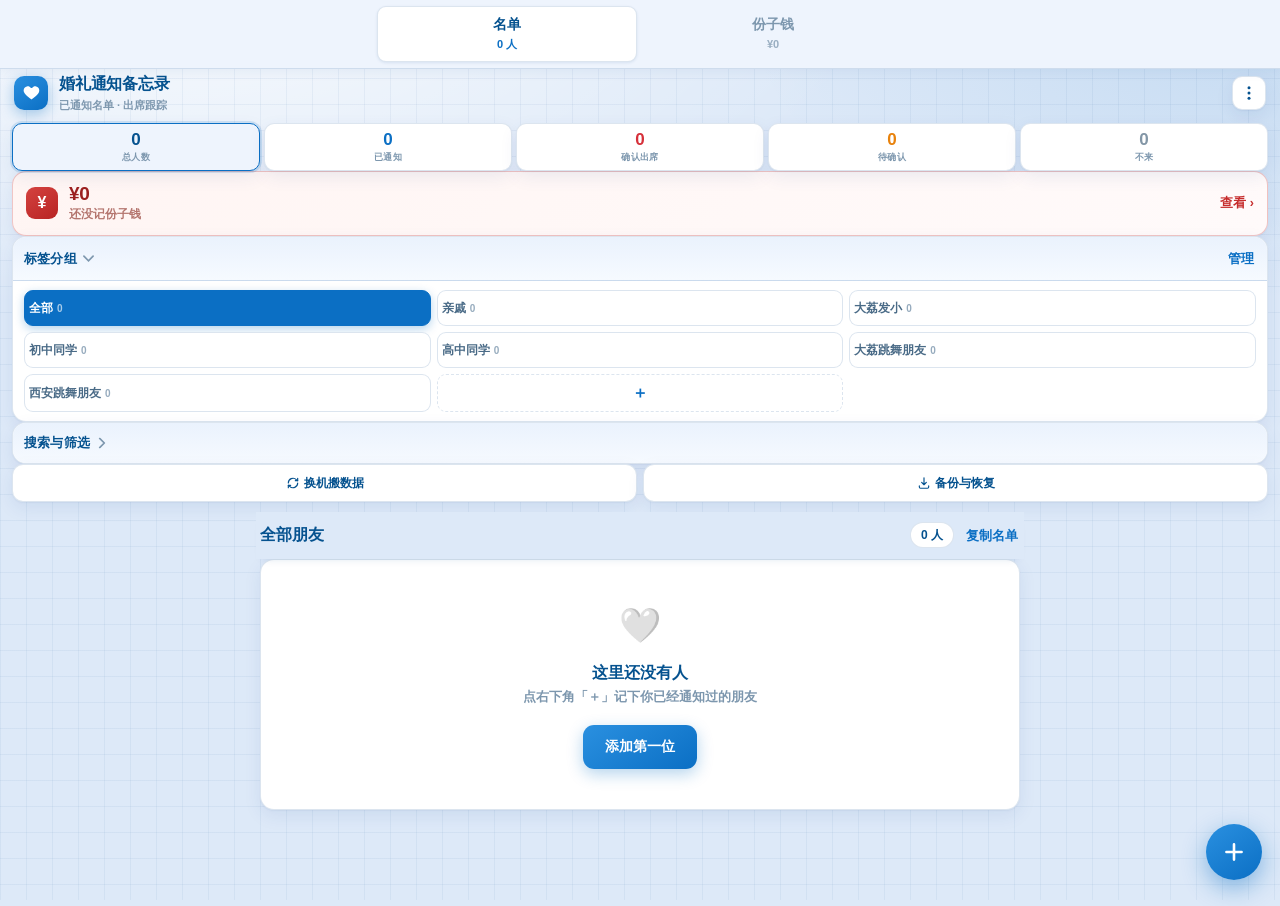
==== commit 9ca9d21e: "v4.3：份子钱独立页 + 随礼状态一眼可辨 - 顶部固定 Tab 切「名单/份子钱」两个视图，Tab 上常驻总额 - 名单行右侧状态明确化：实心红金额=已收到，实心红「实物」=收实物，灰色「未随」=" ====
--- a/index.html
+++ b/index.html
@@ -33,6 +33,13 @@
       </button>
     </header>
 
+    <!-- 视图切换 -->
+    <nav class="tabs" id="tabs">
+      <button data-view="list" class="on"><span>名单</span><i id="tabListN">0 人</i></button>
+      <button data-view="gift"><span>份子钱</span><i id="tabGiftN">¥0</i></button>
+    </nav>
+
+    <div class="side-list" id="sideList">
     <!-- 统计 -->
     <section class="stats" id="stats">
       <button class="stat" data-status="all"><b id="sAll">0</b><span>总人数</span></button>
@@ -42,31 +49,15 @@
       <button class="stat s-declined" data-status="declined"><b id="sDeclined">0</b><span>不来</span></button>
     </section>
 
-    <!-- 礼金汇总 -->
-    <section class="panel panel-gift" id="panelGift" data-panel="gift">
-      <div class="panel-head">
-        <h2 class="panel-toggle">份子钱<svg class="chev" viewBox="0 0 12 8"><path d="M1 2 6 7 11 2" fill="none" stroke="currentColor" stroke-width="1.8" stroke-linecap="round"/></svg></h2>
-        <button class="link-btn" id="btnLedger">台账</button>
-      </div>
-      <div class="panel-body">
-        <div class="gift-total">
-          <span class="gift-total-cur">¥</span>
-          <b id="gTotal">0</b>
-          <span class="gift-total-sub" id="gTotalSub">还没记录</span>
-        </div>
-        <div class="gift-mini">
-          <div class="gm"><b id="gCount">0</b><span>已随礼</span></div>
-          <div class="gm"><b id="gAvg">0</b><span>人均</span></div>
-          <div class="gm"><b id="gMax">0</b><span>最高</span></div>
-          <div class="gm"><b id="gNone">0</b><span>未记</span></div>
-        </div>
-        <div class="seg gift-seg" id="giftSeg">
-          <button data-gift="all" class="on">全部</button>
-          <button data-gift="has">已随礼</button>
-          <button data-gift="none">未随礼</button>
-        </div>
-      </div>
-    </section>
+    <!-- 礼金速览（点进份子钱页） -->
+    <button class="gift-peek" id="giftPeek">
+      <span class="gp-ico">¥</span>
+      <span class="gp-main">
+        <b id="gpTotal">0</b>
+        <small id="gpSub">还没记份子钱</small>
+      </span>
+      <span class="gp-go">查看 ›</span>
+    </button>
 
     <!-- 标签 -->
     <section class="panel" id="panelTags" data-panel="tags">
@@ -123,11 +114,12 @@
         备份与恢复
       </button>
     </div>
+    </div><!-- /side-list -->
   </aside>
 
   <!-- ============ 主内容 ============ -->
   <main class="main">
-    <div class="main-inner">
+    <div class="main-inner" id="viewList">
       <div class="list-head">
         <h2 id="listTitle">全部朋友</h2>
         <div class="list-head-right">
@@ -141,6 +133,60 @@
         <p class="empty-title">这里还没有人</p>
         <p class="empty-sub">点右下角「＋」记下你已经通知过的朋友</p>
         <button class="primary-btn" id="btnEmptyAdd">添加第一位</button>
+      </div>
+    </div>
+
+    <!-- ============ 份子钱独立页 ============ -->
+    <div class="main-inner" id="viewGift" hidden>
+      <div class="gcard gcard-hero">
+        <div class="hero-label">已收礼金合计</div>
+        <div class="hero-total"><span>¥</span><b id="gTotal">0</b></div>
+        <div class="hero-sub" id="gTotalSub">还没记录</div>
+        <div class="hero-bar"><i id="gBar" style="width:0%"></i></div>
+        <div class="hero-bar-tip"><span id="gBarL">0 人已随礼</span><span id="gBarR">共 0 人</span></div>
+      </div>
+
+      <div class="gift-mini">
+        <div class="gm"><b id="gCount">0</b><span>已随礼</span></div>
+        <div class="gm"><b id="gAvg">0</b><span>人均</span></div>
+        <div class="gm"><b id="gMax">0</b><span>最高</span></div>
+        <div class="gm"><b id="gNone">0</b><span>还没记</span></div>
+      </div>
+
+      <div class="gcard">
+        <div class="gcard-head"><h3>按标签分摊</h3><span id="gTagScope"></span></div>
+        <div id="gTagRows" class="gtag-rows"></div>
+      </div>
+
+      <div class="gcard gcard-tools">
+        <div class="search-wrap">
+          <svg class="search-ico" viewBox="0 0 24 24"><circle cx="11" cy="11" r="7" fill="none" stroke="currentColor" stroke-width="2"/><path d="M16.5 16.5 21 21" stroke="currentColor" stroke-width="2" fill="none" stroke-linecap="round"/></svg>
+          <input id="gSearch" type="search" placeholder="搜姓名 / 标签 / 收礼方式" autocomplete="off">
+        </div>
+        <div class="seg gift-seg" id="giftSeg">
+          <button data-gift="all" class="on">全部</button>
+          <button data-gift="has">已随礼</button>
+          <button data-gift="none">还没记</button>
+        </div>
+        <div class="sort-row">
+          <label for="gSortSel">排序</label>
+          <select id="gSortSel">
+            <option value="gift-desc">金额 · 多→少</option>
+            <option value="gift-asc">金额 · 少→多</option>
+            <option value="giftat-desc">收到日期 · 新→旧</option>
+            <option value="name">姓名拼音</option>
+            <option value="tag">按标签</option>
+          </select>
+        </div>
+      </div>
+
+      <div id="gList" class="glist"></div>
+
+      <div class="gcard gcard-export">
+        <div class="btns two">
+          <button class="primary-btn" id="lgCopy">复制台账</button>
+          <button class="sec-btn" id="lgCsv">导出 CSV</button>
+        </div>
       </div>
     </div>
   </main>
--- a/styles.css
+++ b/styles.css
@@ -34,7 +34,7 @@
     linear-gradient(transparent 0 0);
   background-attachment:fixed;
   font-size:15px;line-height:1.5;
-  overflow-x:hidden;
+  overflow-x:clip;
   -webkit-text-size-adjust:100%;
 }
 body::before{
@@ -129,13 +129,13 @@
 /* ===================== 搜索 / 筛选 ===================== */
 .search-wrap{position:relative;display:flex;align-items:center}
 .search-ico{position:absolute;left:11px;width:16px;height:16px;color:var(--text-3);pointer-events:none}
-#search{
+#search,#gSearch{
   width:100%;height:40px;border-radius:10px;border:1px solid var(--line);
   background:var(--blue-soft-2);padding:0 34px 0 34px;font-size:14px;font-weight:500;
   outline:none;transition:border-color .12s,background .12s;-webkit-appearance:none;
 }
-#search:focus{border-color:var(--blue);background:#fff;box-shadow:0 0 0 3px rgba(11,111,196,.12)}
-#search::-webkit-search-cancel-button{display:none}
+#search:focus,#gSearch:focus{border-color:var(--blue);background:#fff;box-shadow:0 0 0 3px rgba(11,111,196,.12)}
+#search::-webkit-search-cancel-button,#gSearch::-webkit-search-cancel-button{display:none}
 .clear-btn{position:absolute;right:6px;width:26px;height:26px;border-radius:50%;color:var(--text-3);font-size:18px;line-height:1}
 .seg{display:flex;gap:5px;margin-top:10px;overflow-x:auto;scrollbar-width:none;padding-bottom:2px}
 .seg::-webkit-scrollbar{display:none}
@@ -344,7 +344,7 @@
 .tag{flex-direction:row;gap:4px;padding:8px 4px;font-size:12px;border-radius:9px}
 .tag i{font-size:10px;opacity:.8}
 .tag.add{padding:6px 4px}
-#search{height:38px}
+#search,#gSearch{height:38px}
 .seg{margin-top:8px}
 .sort-row{margin-top:9px}
 .side-foot{padding-bottom:0;gap:6px}
@@ -407,9 +407,11 @@
 .money{
   flex:0 0 auto;min-width:46px;text-align:center;border-radius:999px;
   padding:6px 9px;font-size:12.5px;font-weight:700;
-  border:1.5px dashed rgba(198,45,45,.34);color:#b4756e;background:#fffafa;
+  border:1px solid var(--line);color:var(--text-3);background:var(--blue-soft-2);
   font-variant-numeric:tabular-nums;transition:transform .1s;
 }
+/* 未随礼：灰底灰字，和红色的已随礼形成强对比，一眼扫到底 */
+.money.none{min-width:58px;font-weight:700;letter-spacing:.3px}
 .money i{font-style:normal;font-size:11px;margin-right:1px;opacity:.9}
 .money:active{transform:scale(.92)}
 /* 已记的做成实心红：和右边「确认出席」的淡底徽章拉开层次，金额才是视觉焦点 */
@@ -474,38 +476,6 @@
   background:var(--blue-soft-2);border:1px solid var(--line);border-radius:10px;
 }
 #gTagShow{color:var(--text-3);font-weight:600}
-
-/* 礼金台账 */
-.lg-top{text-align:center}
-.lg-total{display:flex;align-items:baseline;justify-content:center;gap:4px}
-.lg-total span{font-size:19px;font-weight:700;color:var(--money)}
-.lg-total b{
-  font-size:40px;font-weight:700;color:var(--money-deep);line-height:1.05;
-  font-variant-numeric:tabular-nums;letter-spacing:-1.4px;
-}
-.lg-sub{margin:4px 0 0;font-size:12.5px;font-weight:700;color:var(--text-3)}
-.lg-sum{color:var(--money);font-variant-numeric:tabular-nums;font-size:13.5px}
-.lgrow{
-  display:flex;align-items:center;gap:8px;padding:8px 10px;margin-bottom:6px;
-  background:#fff;border:1px solid var(--line);border-radius:9px;
-}
-.lg-i{
-  flex:0 0 22px;font-size:11px;font-weight:700;color:var(--text-3);
-  font-variant-numeric:tabular-nums;
-}
-.lg-n{flex:1;min-width:0;font-size:13.5px;font-weight:700;color:var(--text);display:flex;align-items:center;gap:6px}
-.lg-n i{font-style:normal;font-size:10.5px;font-weight:700;color:var(--blue);background:var(--blue-soft-2);border-radius:5px;padding:1px 5px}
-.lg-w{
-  flex:0 1 auto;max-width:34%;font-size:11px;font-weight:600;color:var(--text-3);
-  overflow:hidden;text-overflow:ellipsis;white-space:nowrap;
-}
-.lg-a{
-  flex:0 0 auto;font-size:14px;font-weight:700;color:var(--money);
-  font-variant-numeric:tabular-nums;
-}
-.lg-a.kind,.lg-sum.kind{color:var(--text-3);font-size:12px}
-.lg-miss{margin:0;font-size:12.5px;font-weight:600;color:var(--text-2);line-height:1.9}
-.lg-empty{margin:0;font-size:12.5px;font-weight:600;color:var(--text-3)}
 
 /* 手机端收紧 */
 @media (max-width:430px){
@@ -520,3 +490,186 @@
   .lg-total b{font-size:34px}
   .lg-w{max-width:26%}
 }
+
+/* ===================== 视图切换 Tab ===================== */
+.tabs{
+  display:grid;grid-template-columns:1fr 1fr;gap:6px;
+  background:rgba(255,255,255,.72);border:1px solid var(--line);
+  border-radius:13px;padding:5px;box-shadow:var(--shadow);
+}
+.tabs button{
+  display:flex;flex-direction:column;align-items:center;gap:1px;
+  padding:8px 4px;border-radius:9px;border:1px solid transparent;
+  transition:background .14s,border-color .14s;
+}
+.tabs button span{font-size:13.5px;font-weight:700;color:var(--text-3)}
+.tabs button i{font-style:normal;font-size:11px;font-weight:700;color:var(--text-3);opacity:.75;font-variant-numeric:tabular-nums}
+.tabs button.on{background:#fff;border-color:var(--line);box-shadow:0 1px 3px rgba(8,70,140,.1)}
+.tabs button.on span{color:var(--blue-deep)}
+.tabs button.on i{color:var(--blue);opacity:1}
+.tabs button[data-view="gift"].on span{color:var(--money-deep)}
+.tabs button[data-view="gift"].on i{color:var(--money)}
+
+/* 名单页的礼金速览条 */
+.gift-peek{
+  display:flex;align-items:center;gap:11px;width:100%;text-align:left;
+  padding:11px 13px;border-radius:var(--radius);
+  background:linear-gradient(135deg,#fff5f3,#fffafa);
+  border:1px solid var(--money-line);box-shadow:var(--shadow);
+}
+.gift-peek:active{transform:scale(.995)}
+.gp-ico{
+  flex:0 0 32px;height:32px;border-radius:9px;
+  background:linear-gradient(145deg,#d4423f,#b82424);color:#fff;
+  display:flex;align-items:center;justify-content:center;
+  font-size:16px;font-weight:700;
+}
+.gp-main{flex:1;min-width:0}
+.gp-main b{
+  display:block;font-size:19px;font-weight:700;color:var(--money-deep);
+  line-height:1.15;font-variant-numeric:tabular-nums;letter-spacing:-.4px;
+}
+.gp-main small{display:block;margin-top:1px;font-size:11.5px;font-weight:700;color:#b4756e}
+.gp-go{flex:0 0 auto;font-size:12.5px;font-weight:700;color:var(--money)}
+
+/* 份子钱视图下收起名单页的侧栏内容 */
+body.view-gift .side-list{display:none}
+body.view-gift .fab{display:none}
+
+/* ===================== 份子钱独立页 ===================== */
+.gcard{
+  background:#fff;border:1px solid var(--line);border-radius:var(--radius);
+  box-shadow:var(--shadow);padding:14px;margin-bottom:12px;
+}
+.gcard-head{display:flex;align-items:center;justify-content:space-between;gap:10px;margin-bottom:11px}
+.gcard-head h3{font-size:13.5px;font-weight:700;color:var(--blue-deep)}
+.gcard-head span{font-size:11.5px;font-weight:700;color:var(--money)}
+
+.gcard-hero{
+  background:linear-gradient(145deg,#fff3f1,#fffbfa);
+  border-color:var(--money-line);text-align:center;padding:20px 16px 16px;
+}
+.hero-label{font-size:12px;font-weight:700;color:#b4756e;letter-spacing:.4px}
+.hero-total{display:flex;align-items:baseline;justify-content:center;gap:4px;margin-top:5px}
+.hero-total span{font-size:21px;font-weight:700;color:var(--money)}
+.hero-total b{
+  font-size:46px;font-weight:700;color:var(--money-deep);line-height:1.02;
+  font-variant-numeric:tabular-nums;letter-spacing:-1.8px;
+}
+.hero-sub{margin-top:3px;font-size:12.5px;font-weight:700;color:#b4756e}
+.hero-bar{
+  height:7px;border-radius:999px;background:rgba(198,45,45,.13);
+  margin:14px 0 6px;overflow:hidden;
+}
+.hero-bar i{
+  display:block;height:100%;border-radius:999px;
+  background:linear-gradient(90deg,#d4423f,#b82424);
+  transition:width .3s cubic-bezier(.2,.9,.3,1);
+}
+.hero-bar-tip{display:flex;justify-content:space-between;font-size:11px;font-weight:700;color:#b4756e}
+
+/* 标签分摊 */
+.gtag-rows{display:flex;flex-direction:column;gap:9px}
+.gtr{display:block;width:100%;text-align:left}
+.gtr:active{opacity:.7}
+.gtr-top{display:flex;align-items:baseline;justify-content:space-between;gap:10px}
+.gtr-name{font-size:13.5px;font-weight:700;color:var(--text)}
+.gtr-sum{font-size:14.5px;font-weight:700;color:var(--money);font-variant-numeric:tabular-nums}
+.gtr-sum.muted{color:var(--text-3);font-size:12px}
+.gtr-fill{display:block;height:6px;border-radius:999px;background:var(--blue-soft);margin:5px 0 3px;overflow:hidden}
+.gtr-fill i{display:block;height:100%;border-radius:999px;background:linear-gradient(90deg,#e06663,#c62d2d)}
+.gtr-sub{display:block;font-size:11px;font-weight:700;color:var(--text-3)}
+
+.gcard-tools{padding:12px 13px}
+.gcard-tools .search-wrap{margin:0}
+.gcard-tools .sort-row{margin-top:10px}
+.gcard-export{padding:13px}
+
+/* 明细分段 */
+.glist-head{
+  display:flex;align-items:center;justify-content:space-between;gap:10px;
+  margin:16px 2px 9px;
+}
+.glist-head h3{display:flex;align-items:center;gap:7px;font-size:13.5px;font-weight:700}
+.glist-head h3 i{
+  font-style:normal;font-size:11px;font-weight:700;border-radius:999px;
+  padding:2px 8px;line-height:1.5;
+}
+.glist-head.paid h3{color:var(--money-deep)}
+.glist-head.paid h3 i{background:var(--money-soft);color:var(--money);border:1px solid var(--money-line)}
+.glist-head.paid b{font-size:15px;font-weight:700;color:var(--money);font-variant-numeric:tabular-nums}
+.glist-head.todo h3{color:var(--text-2)}
+.glist-head.todo h3 i{background:var(--blue-soft-2);color:var(--text-3);border:1px solid var(--line)}
+.glist-head.todo span{font-size:11.5px;font-weight:700;color:var(--text-3)}
+
+.grow{
+  display:flex;align-items:center;gap:10px;width:100%;text-align:left;
+  background:#fff;border:1px solid var(--line);border-radius:11px;
+  padding:10px 12px;margin-bottom:7px;box-shadow:var(--shadow);
+  transition:transform .08s,border-color .12s;
+}
+.grow:active{transform:scale(.995);border-color:var(--line-strong)}
+.grow.paid{border-left:3px solid var(--money)}
+.gr-i{
+  flex:0 0 20px;font-size:11px;font-weight:700;color:var(--text-3);
+  font-variant-numeric:tabular-nums;
+}
+.gr-main{flex:1;min-width:0}
+.gr-name{display:block;font-size:14.5px;font-weight:700;color:var(--text);letter-spacing:-.1px}
+.gr-sub{display:flex;align-items:center;gap:6px;flex-wrap:wrap;margin-top:2px;font-size:11px;font-weight:600;color:var(--text-3)}
+.gr-tag{font-style:normal;color:var(--blue);background:var(--blue-soft-2);border-radius:5px;padding:1px 6px}
+.gr-way{color:var(--money);background:var(--money-soft);border-radius:5px;padding:1px 6px}
+.gr-st{border-radius:999px;padding:1px 7px;font-weight:700}
+.gr-amt{
+  flex:0 0 auto;font-size:16px;font-weight:700;color:var(--money);
+  font-variant-numeric:tabular-nums;letter-spacing:-.3px;
+}
+.gr-amt.kind{font-size:12.5px;color:var(--text-3)}
+.gr-add{
+  flex:0 0 auto;font-size:12px;font-weight:700;color:var(--money);
+  background:var(--money-soft);border:1px dashed var(--money-line);
+  border-radius:999px;padding:5px 11px;
+}
+.gempty{
+  padding:18px 14px;text-align:center;font-size:12.5px;font-weight:600;color:var(--text-3);
+  background:#fff;border:1px dashed var(--line-strong);border-radius:11px;
+}
+.gempty.done{color:var(--money);border-color:var(--money-line);background:var(--money-soft)}
+.lg-empty{margin:0;font-size:12.5px;font-weight:600;color:var(--text-3)}
+
+@media (max-width:430px){
+  .hero-total b{font-size:40px}
+  .gcard{padding:12px}
+  .gcard-hero{padding:18px 14px 14px}
+  .gr-name{font-size:14px}
+  .gr-amt{font-size:15px}
+  .tabs button span{font-size:13px}
+}
+
+/* ===================== Tab 固定吸顶 ===================== */
+/* sticky 会被 .side 的高度限制住（滚出侧栏就跟着走），所以直接 fixed */
+:root{--tabh:62px}
+.tabs{
+  position:fixed;top:0;left:0;right:0;z-index:40;
+  display:flex;justify-content:center;gap:6px;
+  border-radius:0;border:none;border-bottom:1px solid var(--line);
+  padding:calc(6px + var(--st)) 12px 6px;
+  background:#eef4fd;
+  -webkit-backdrop-filter:saturate(1.6) blur(10px);
+  backdrop-filter:saturate(1.6) blur(10px);
+  box-shadow:0 2px 12px rgba(8,70,140,.07);
+}
+.tabs button{flex:1;max-width:260px}
+/* 给固定的 Tab 条让位 */
+.side{padding-top:calc(10px + var(--st) + var(--tabh))}
+body.view-gift .side{padding-bottom:0}
+body.view-gift .brand{display:none}
+body.view-gift .main{padding-top:4px}
+
+@media (max-width:430px){
+  :root{--tabh:58px}
+  .side{padding-top:calc(6px + var(--st) + var(--tabh))}
+}
+/* 份子钱页的主按钮跟着页面走红色系 */
+.gcard-export .primary-btn{background:linear-gradient(145deg,#d4423f,#b82424);box-shadow:0 2px 10px rgba(198,45,45,.3)}
+.gcard-export .sec-btn{color:var(--money);border-color:var(--money-line);background:var(--money-soft)}
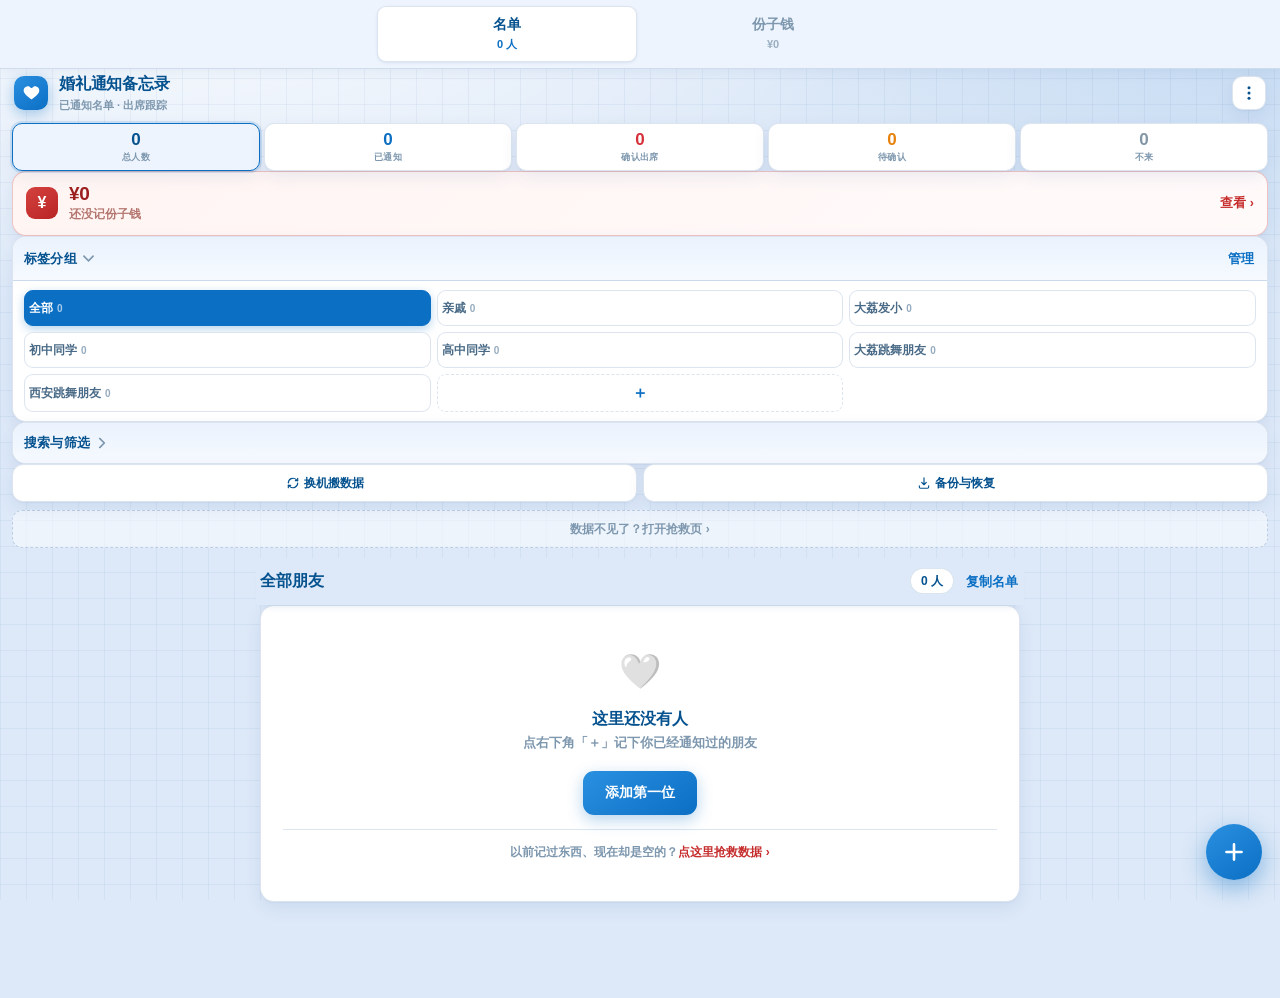
==== commit 40677a22: "v4.3.1：数据抢救页 + 修复缓存升级会造成新旧代码混搭 问题：sw.js 对 app.js/styles.css 用缓存优先，而 index.html 用网络优先。 版本升级时会出现「新 HTM" ====
--- a/index.html
+++ b/index.html
@@ -114,6 +114,7 @@
         备份与恢复
       </button>
     </div>
+    <a class="rescue-link" href="rescue.html">数据不见了？打开抢救页 ›</a>
     </div><!-- /side-list -->
   </aside>
 
@@ -133,6 +134,7 @@
         <p class="empty-title">这里还没有人</p>
         <p class="empty-sub">点右下角「＋」记下你已经通知过的朋友</p>
         <button class="primary-btn" id="btnEmptyAdd">添加第一位</button>
+        <p class="empty-rescue">以前记过东西、现在却是空的？<a href="rescue.html">点这里抢救数据 ›</a></p>
       </div>
     </div>
 
@@ -316,6 +318,31 @@
 
 <div id="toast" class="toast" hidden><span id="toastText"></span><button id="toastAction" hidden></button></div>
 
-<script src="app.js"></script>
+<script>
+/* Service Worker 注册放在这里、不放 app.js：
+   万一 app.js 出错，离线缓存照样能更新到新版本，不会被旧缓存永久卡住。 */
+if ('serviceWorker' in navigator) {
+  window.addEventListener('load', function () {
+    navigator.serviceWorker.register('sw.js').then(function (reg) {
+      reg.addEventListener && reg.addEventListener('updatefound', function () { });
+      reg.update && reg.update();
+    }).catch(function () { });
+  });
+}
+/* 兜底：app.js 整体崩了的话，至少让用户看见抢救入口，而不是一片空白 */
+window.addEventListener('error', function (e) {
+  if (!e || !e.filename || e.filename.indexOf('app.js') < 0) return;
+  var box = document.getElementById('bootFail');
+  if (box) box.hidden = false;
+}, true);
+</script>
+
+<div id="bootFail" class="boot-fail" hidden>
+  <b>页面没加载完整</b>
+  <span>你的数据还在本机，没有丢。点下面进抢救页导出备份。</span>
+  <a href="rescue.html">打开抢救页 ›</a>
+</div>
+
+<script src="app.js?v=4.3.1"></script>
 </body>
 </html>
--- a/styles.css
+++ b/styles.css
@@ -673,3 +673,29 @@
 /* 份子钱页的主按钮跟着页面走红色系 */
 .gcard-export .primary-btn{background:linear-gradient(145deg,#d4423f,#b82424);box-shadow:0 2px 10px rgba(198,45,45,.3)}
 .gcard-export .sec-btn{color:var(--money);border-color:var(--money-line);background:var(--money-soft)}
+
+/* ===================== 数据抢救入口 ===================== */
+.empty-rescue{
+  margin:14px 0 0;padding-top:13px;border-top:1px solid var(--line);
+  font-size:12px;font-weight:600;color:var(--text-3);
+}
+.empty-rescue a{color:var(--money);font-weight:700;text-decoration:none;white-space:nowrap}
+.rescue-link{
+  display:block;margin-top:8px;text-align:center;padding:9px;
+  font-size:12px;font-weight:700;color:var(--text-3);text-decoration:none;
+  border-radius:10px;border:1px dashed var(--line-strong);background:rgba(255,255,255,.5);
+}
+.rescue-link:active{background:#fff}
+.boot-fail{
+  position:fixed;left:12px;right:12px;bottom:calc(16px + var(--sb));z-index:95;
+  background:#fff;border:1px solid var(--money-line);border-radius:14px;
+  padding:14px 16px;box-shadow:0 10px 36px rgba(198,45,45,.26);
+  display:flex;flex-direction:column;gap:4px;
+}
+.boot-fail b{font-size:14.5px;font-weight:700;color:var(--money-deep)}
+.boot-fail span{font-size:12.5px;font-weight:600;color:var(--text-2)}
+.boot-fail a{
+  margin-top:7px;display:block;text-align:center;padding:10px;border-radius:10px;
+  background:linear-gradient(145deg,#d4423f,#b82424);color:#fff;
+  font-size:14px;font-weight:700;text-decoration:none;
+}
